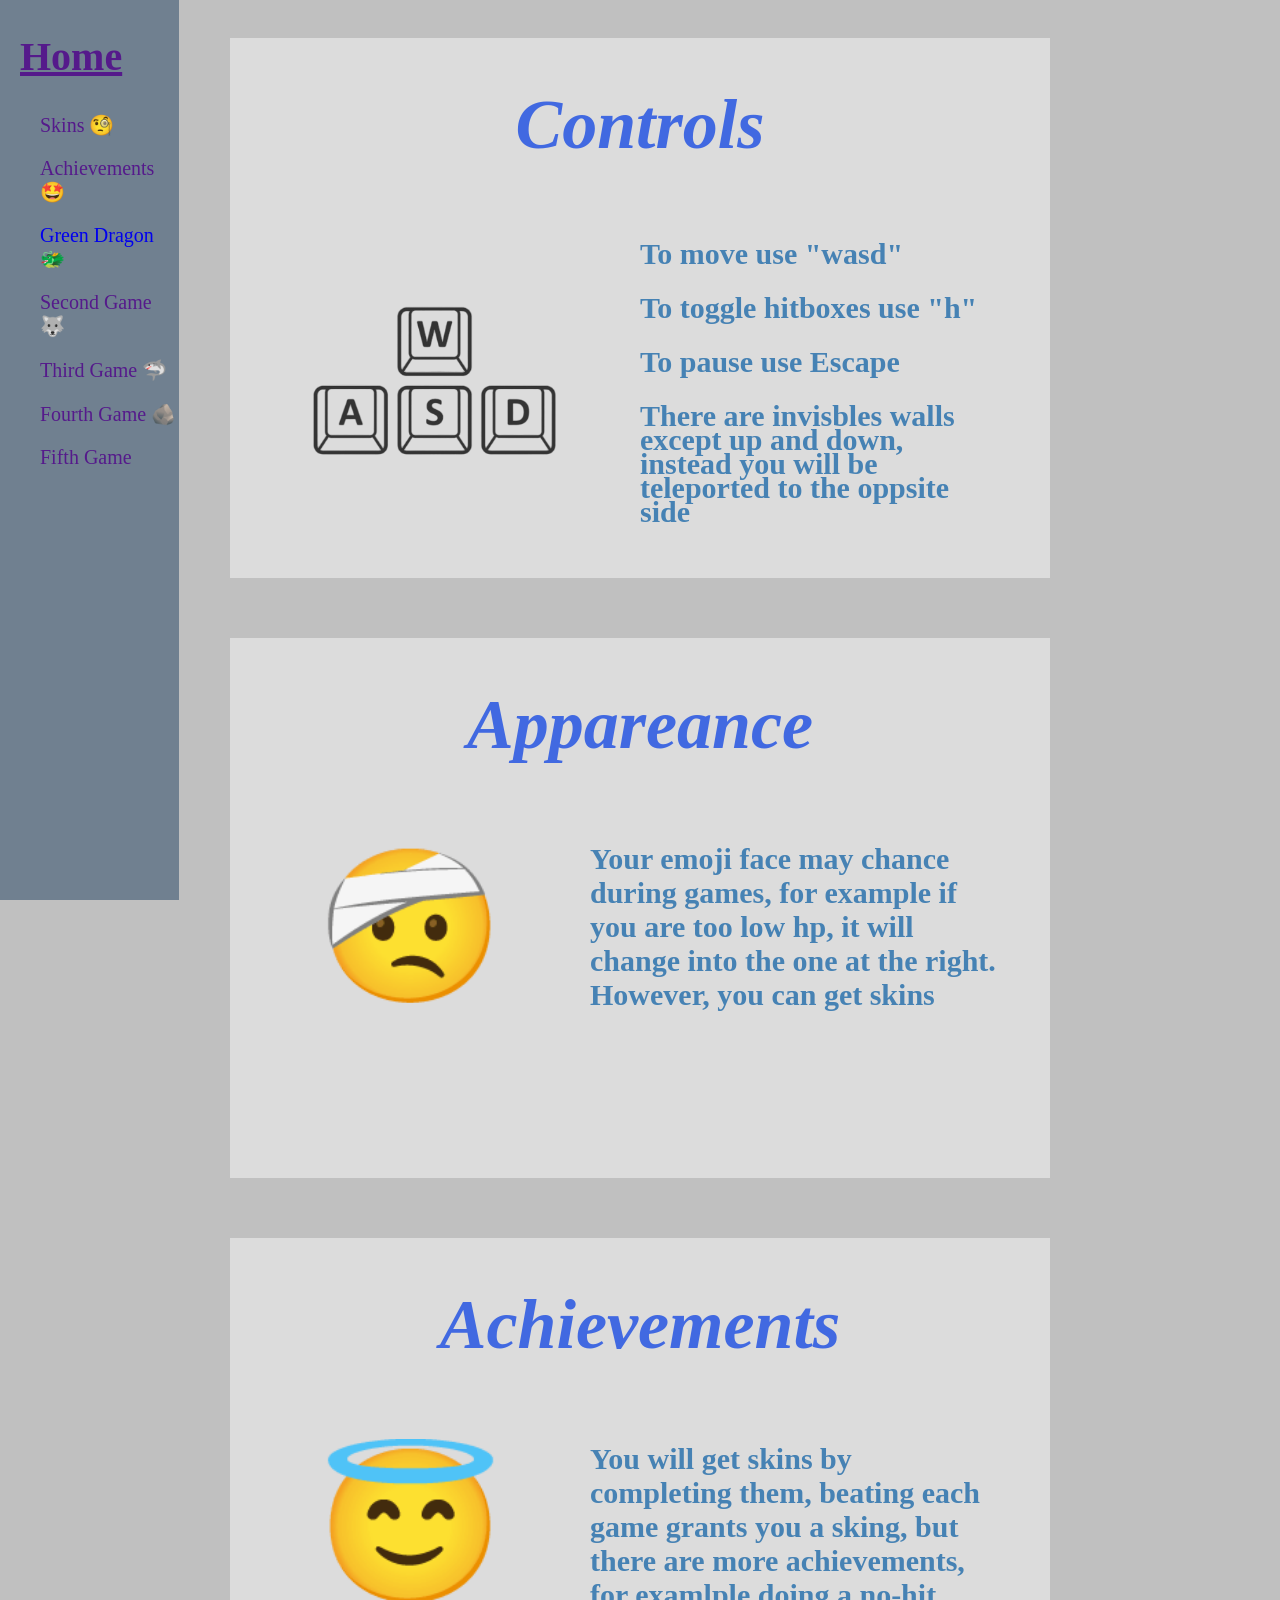
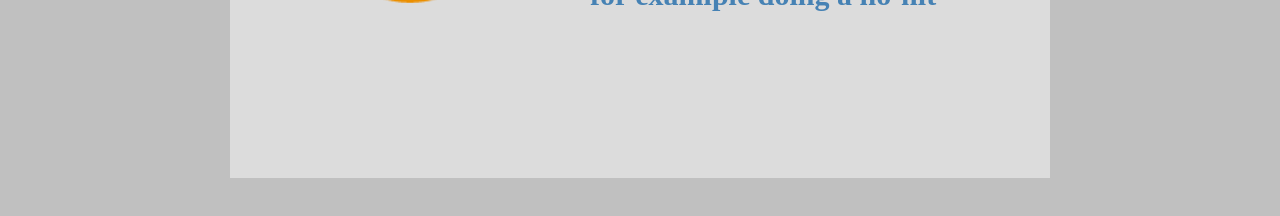
==== index.html @ fd0154b9 "Update index.html" ====
<!DOCTYPE html>
<html lang="en">
<head>
	<meta charset="UTF-8">
	<meta name="viewport" content="width=device-width, initial-scale=1.0">
	<title>Emoji Adventure</title>
	<link rel="stylesheet" href="styles_main.css"/> 
	<script src="code.js" defer></script>
</head>
<nav class="sidemenu">
	<h2 style="margin-left: 20px; font-size: 40px;"><a href="">Home</h2>
	<div class="menuoptions">
		<p><a id="Skinsemj" href=""></a></p>
		<p><a id="Achemj" href=""></a></p>
		<p><a id="FGemj" href="Games/Green-Dragon.html"></a></p>
		<p><a id="SGemj" href=""></a></p>
		<p><a id="TGemj" href=""></a></p>
		<p><a id="FoGemj" href=""></a></p>
		<p><a href=""> Fifth Game</a></p>
	</div>
</nav>
<body id="homepage">
	<div class="box">
		<h1><i>Controls</i></h1>
		<div class="txtbox">
			<image id="wasd" src="Images/wasd-button-icon-in-flat-style-keyboard-illustration-on-white-isolated-background-cybersport-business-concept-vector.png">
			<h3 class="nogap"><p>To move use "wasd"</p><p>To toggle hitboxes use "h"</p><p>To pause use Escape</p><p>There are invisbles walls except up and down, instead you will be teleported to the oppsite side</p></h3>
		</div>
	</div>
	<div class="box">
		<h1><i>Appareance</i></h1>
		<div class="txtbox">
			<p id="emj">🤕</p>
			<h3>Your emoji face may chance during games, for example if you are too low hp, it will change into the one at the right. However, you can get skins</h3>
		</div>
	</div>
	<div class="box">
		<h1><i>Achievements</i></h1>
		<div class="txtbox">
			<p id="emj">😇</p>
			<h3>You will get skins by completing them, beating each game grants you a sking, but there are more achievements, for examlple doing a no-hit</h3>
		</div>
	</div>
</body>
---- styles_main.css ----
.sidemenu {
	position: fixed;
	height: 100vh;
	width: 14vw;
	background-color: SlateGray;
	top: 0;
	left: 0;
	max-width: 250px;
}
.menuoptions {
	font-size: 20px;
	margin-left: 40px;				/* A bit more separate from the left than the text of menu */
}
.menuoptions a {
	text-decoration: none;			/* This make the underline dissapiar (it doesnt look quite good with emojis) */
}
body {
	flex-direction: column;
	background-color: Silver;
	place-items: center;
	display: flex;
	align-items: center;
	justify-content: center;
}
.box {								/* This class will generate a box so info can be put inside (as a separate class to reuse it) */
	height: 70vh;
	width: 64vw;					/* (100 - 12) -24 = 64 */
	background-color: Gainsboro;
	max-width: 1350px;
	max-height: 540px;
	margin-top: 30px;
	margin-bottom: 30px;
	margin-left: auto;
	margin-right: auto;

}
.txtbox {
	display: flex;
	flex-direction: row;
	align-items: center;
	justify-content: center;
    width: 100%;
}
h1 {
	text-align: center;
	font-size: 70px;
	color: RoyalBlue;
}
h3 {
	margin-right: 50px;
	text-align: left;
	max-width: 50%;
	font-size: 30px;
	color: SteelBlue;
}
.nogap {
	margin-top: 0;
	margin-bottom: 0;
	line-height: 0.8;
}
#wasd {
	width: 30%;
	margin-right: 10%;
	margin-left: 10%;
}
#emj {
	width: 50%;
	height: auto;
	font-size: 150px;
	text-align: center;
	margin: 0;
}
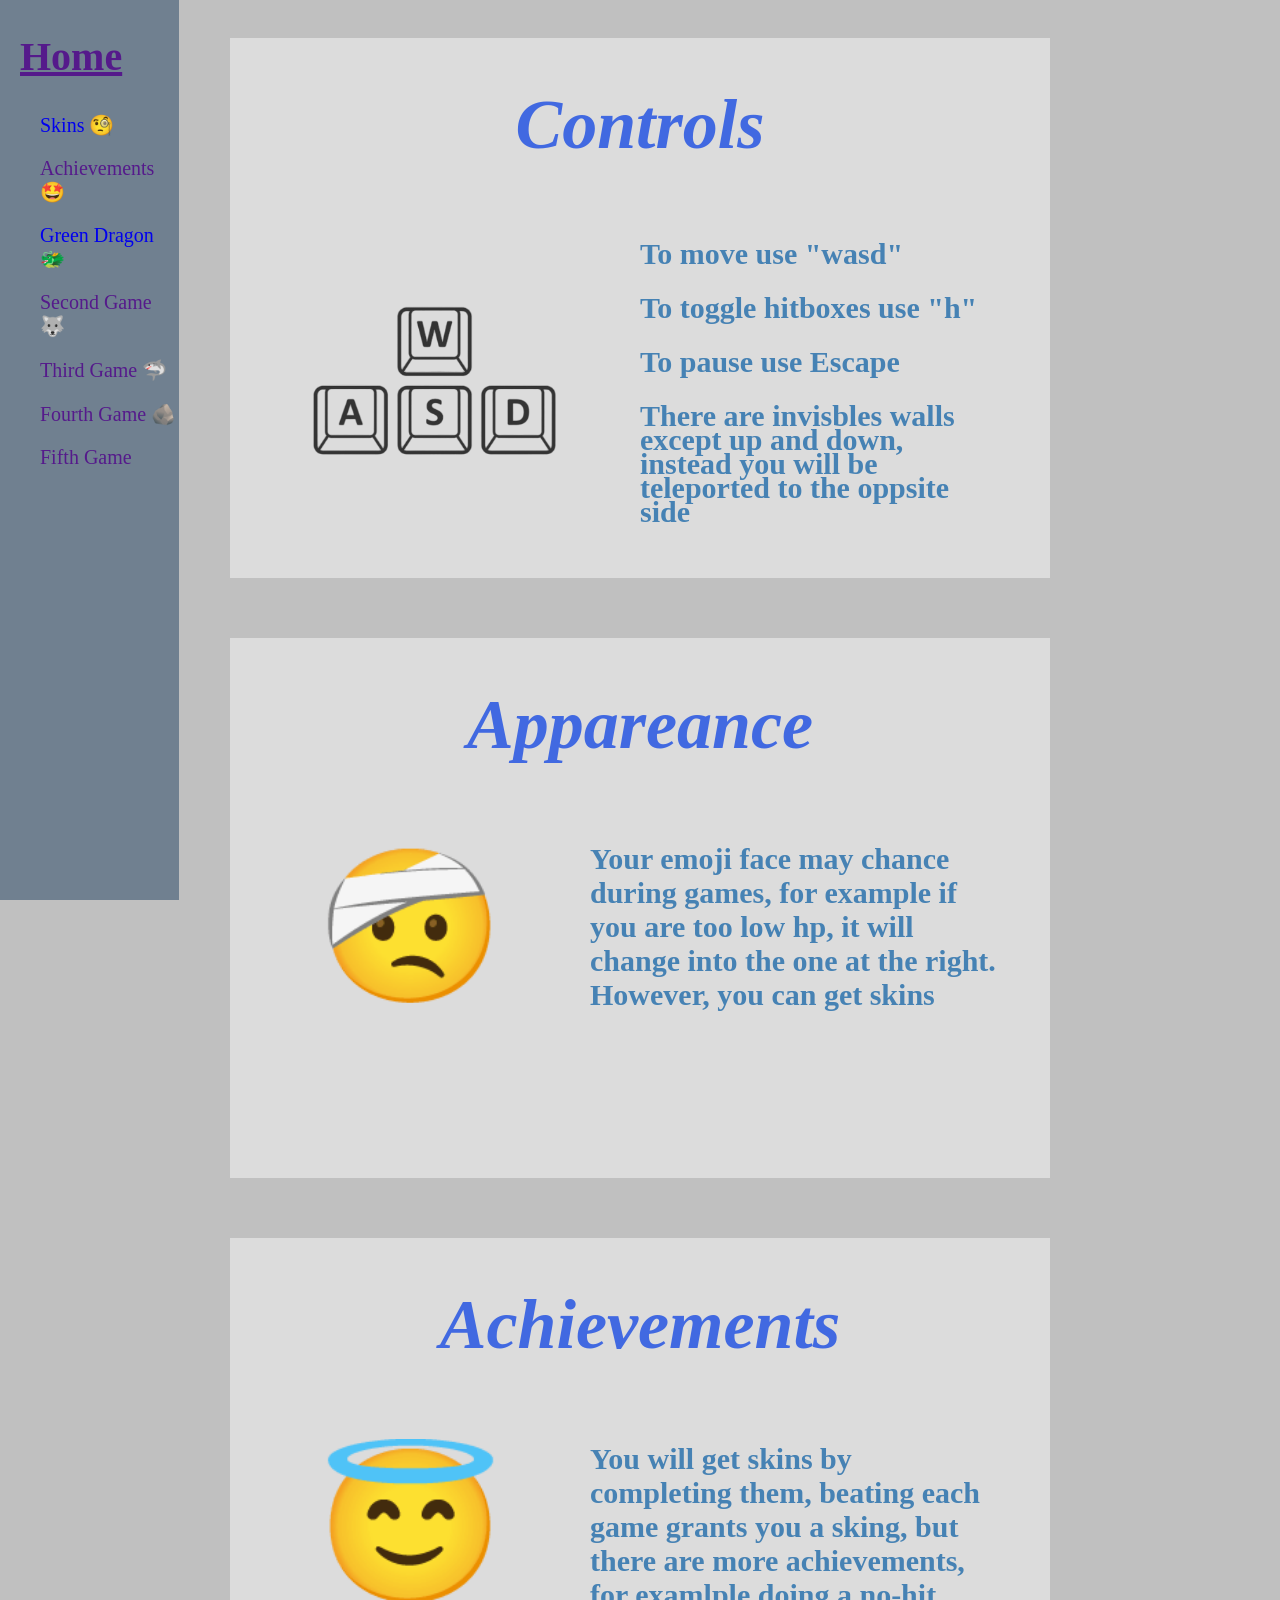
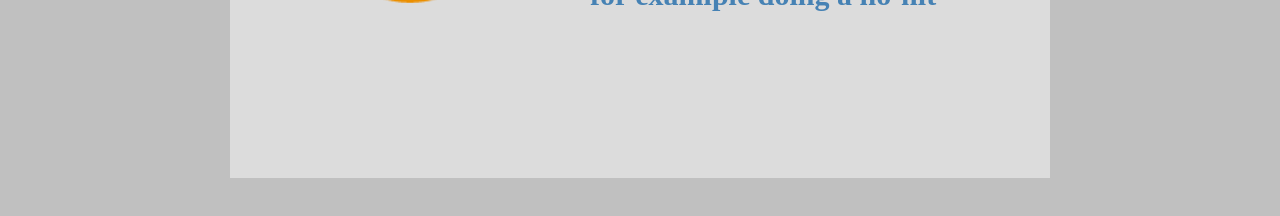
==== commit 6f5a5f57: "Update index.html" ====
--- a/index.html
+++ b/index.html
@@ -10,7 +10,7 @@
 <nav class="sidemenu">
 	<h2 style="margin-left: 20px; font-size: 40px;"><a href="">Home</h2>
 	<div class="menuoptions">
-		<p><a id="Skinsemj" href=""></a></p>
+		<p><a id="Skinsemj" href="skins.html"></a></p>
 		<p><a id="Achemj" href=""></a></p>
 		<p><a id="FGemj" href="Games/Green-Dragon.html"></a></p>
 		<p><a id="SGemj" href=""></a></p>
@@ -43,3 +43,4 @@
 	</div>
 </body>
 
+
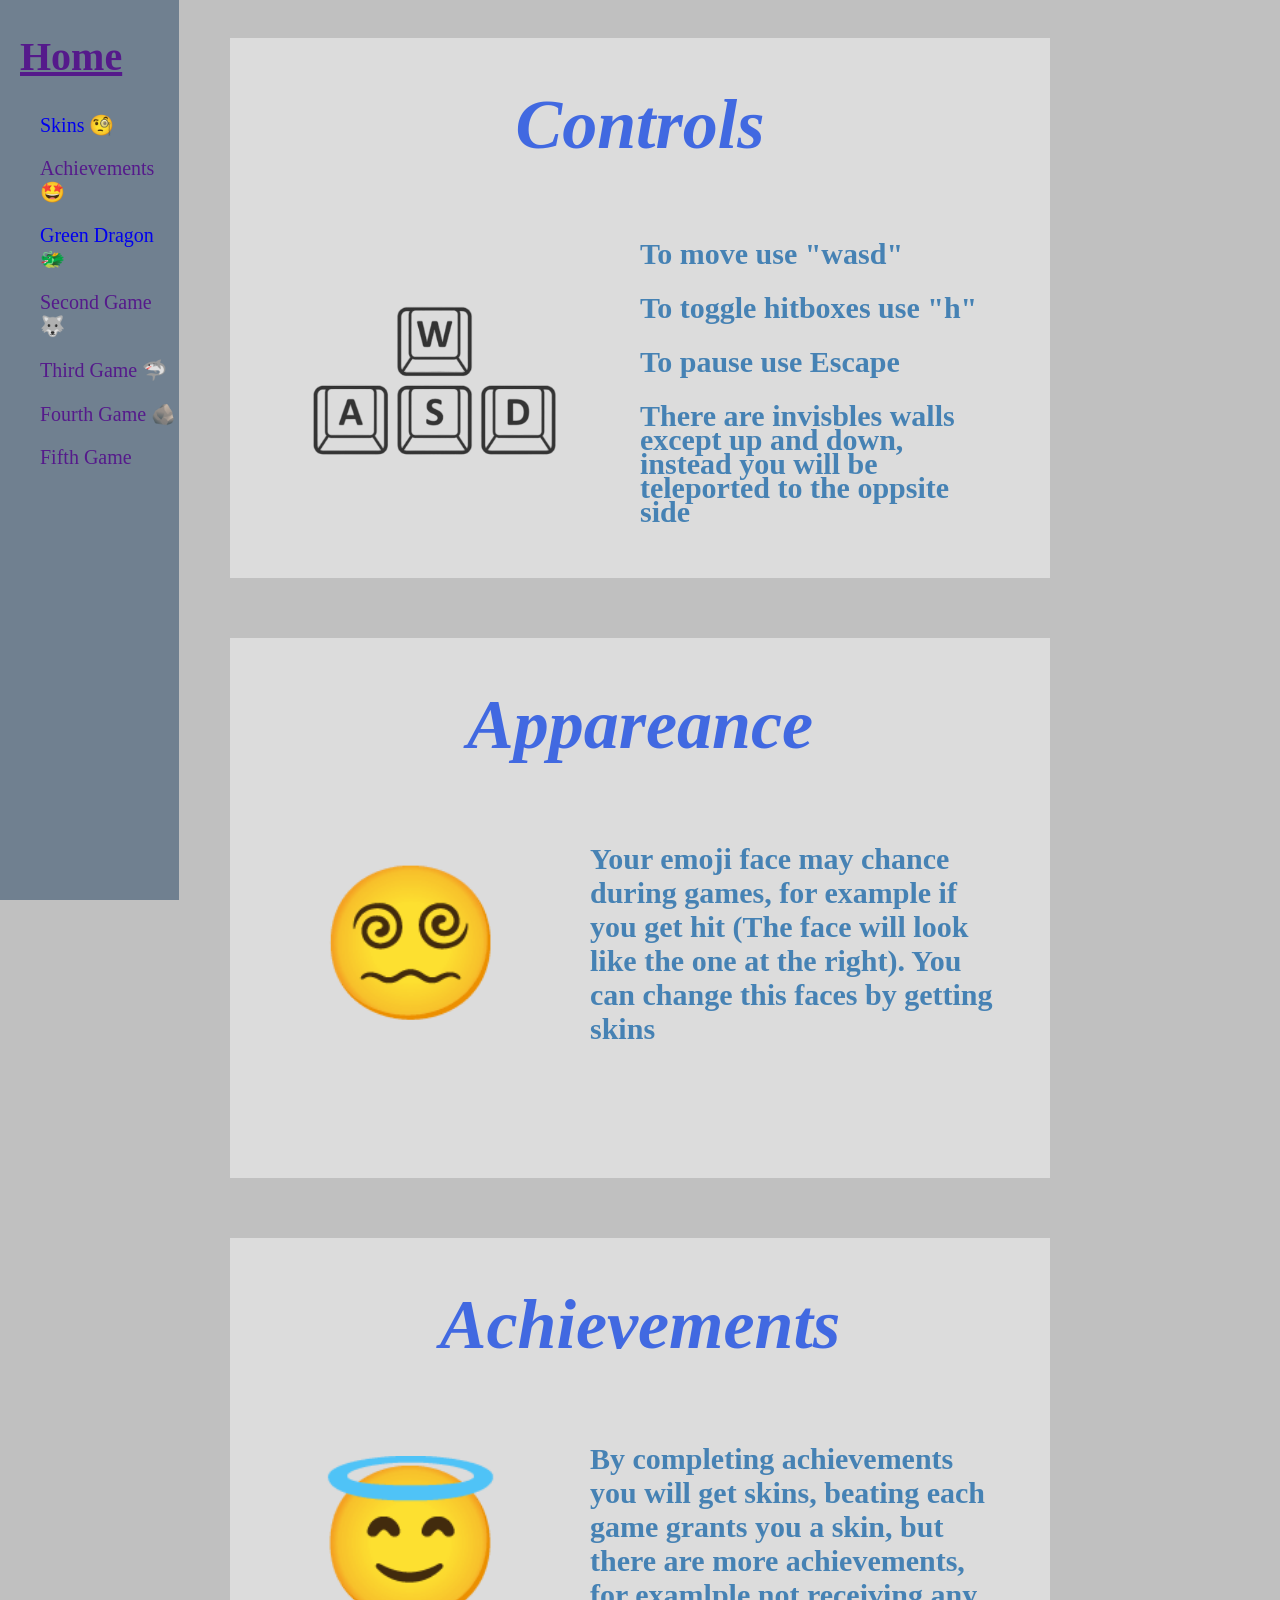
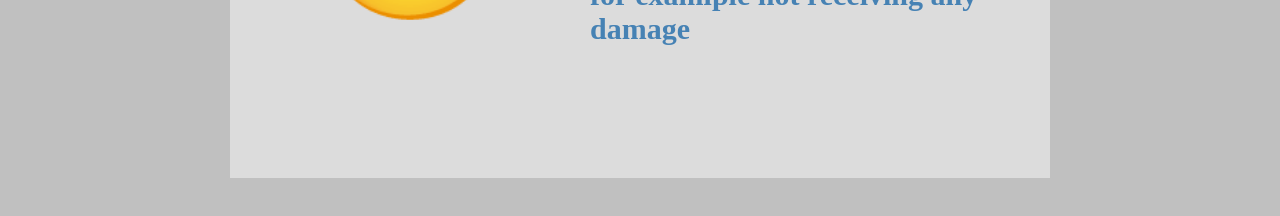
==== commit 3ef1806c: "Update index.html" ====
--- a/index.html
+++ b/index.html
@@ -30,17 +30,18 @@
 	<div class="box">
 		<h1><i>Appareance</i></h1>
 		<div class="txtbox">
-			<p id="emj">🤕</p>
-			<h3>Your emoji face may chance during games, for example if you are too low hp, it will change into the one at the right. However, you can get skins</h3>
+			<p id="emj">😵‍💫</p>
+			<h3>Your emoji face may chance during games, for example if you get hit (The face will look like the one at the right). You can change this faces by getting skins</h3>
 		</div>
 	</div>
 	<div class="box">
 		<h1><i>Achievements</i></h1>
 		<div class="txtbox">
 			<p id="emj">😇</p>
-			<h3>You will get skins by completing them, beating each game grants you a sking, but there are more achievements, for examlple doing a no-hit</h3>
+			<h3>By completing achievements you will get skins, beating each game grants you a skin, but there are more achievements, for examlple not receiving any damage</h3>
 		</div>
 	</div>
 </body>
 
 
+
--- a/styles_main.css
+++ b/styles_main.css
@@ -41,6 +41,16 @@
 	justify-content: center;
     width: 100%;
 }
+.emjbox {
+	display: flex;
+	flex-direction: row;
+	font-size: 10vh;
+	position: absolute;
+	margin-left: 2vw;
+}
+.emjbox p:hover{
+	transform: scale(1.1);
+}
 h1 {
 	text-align: center;
 	font-size: 70px;
@@ -70,4 +80,9 @@
 	text-align: center;
 	margin: 0;
 }
-
+.hidden {
+	display: none !important;
+}
+.selected {
+	border: 2px solid green;
+}
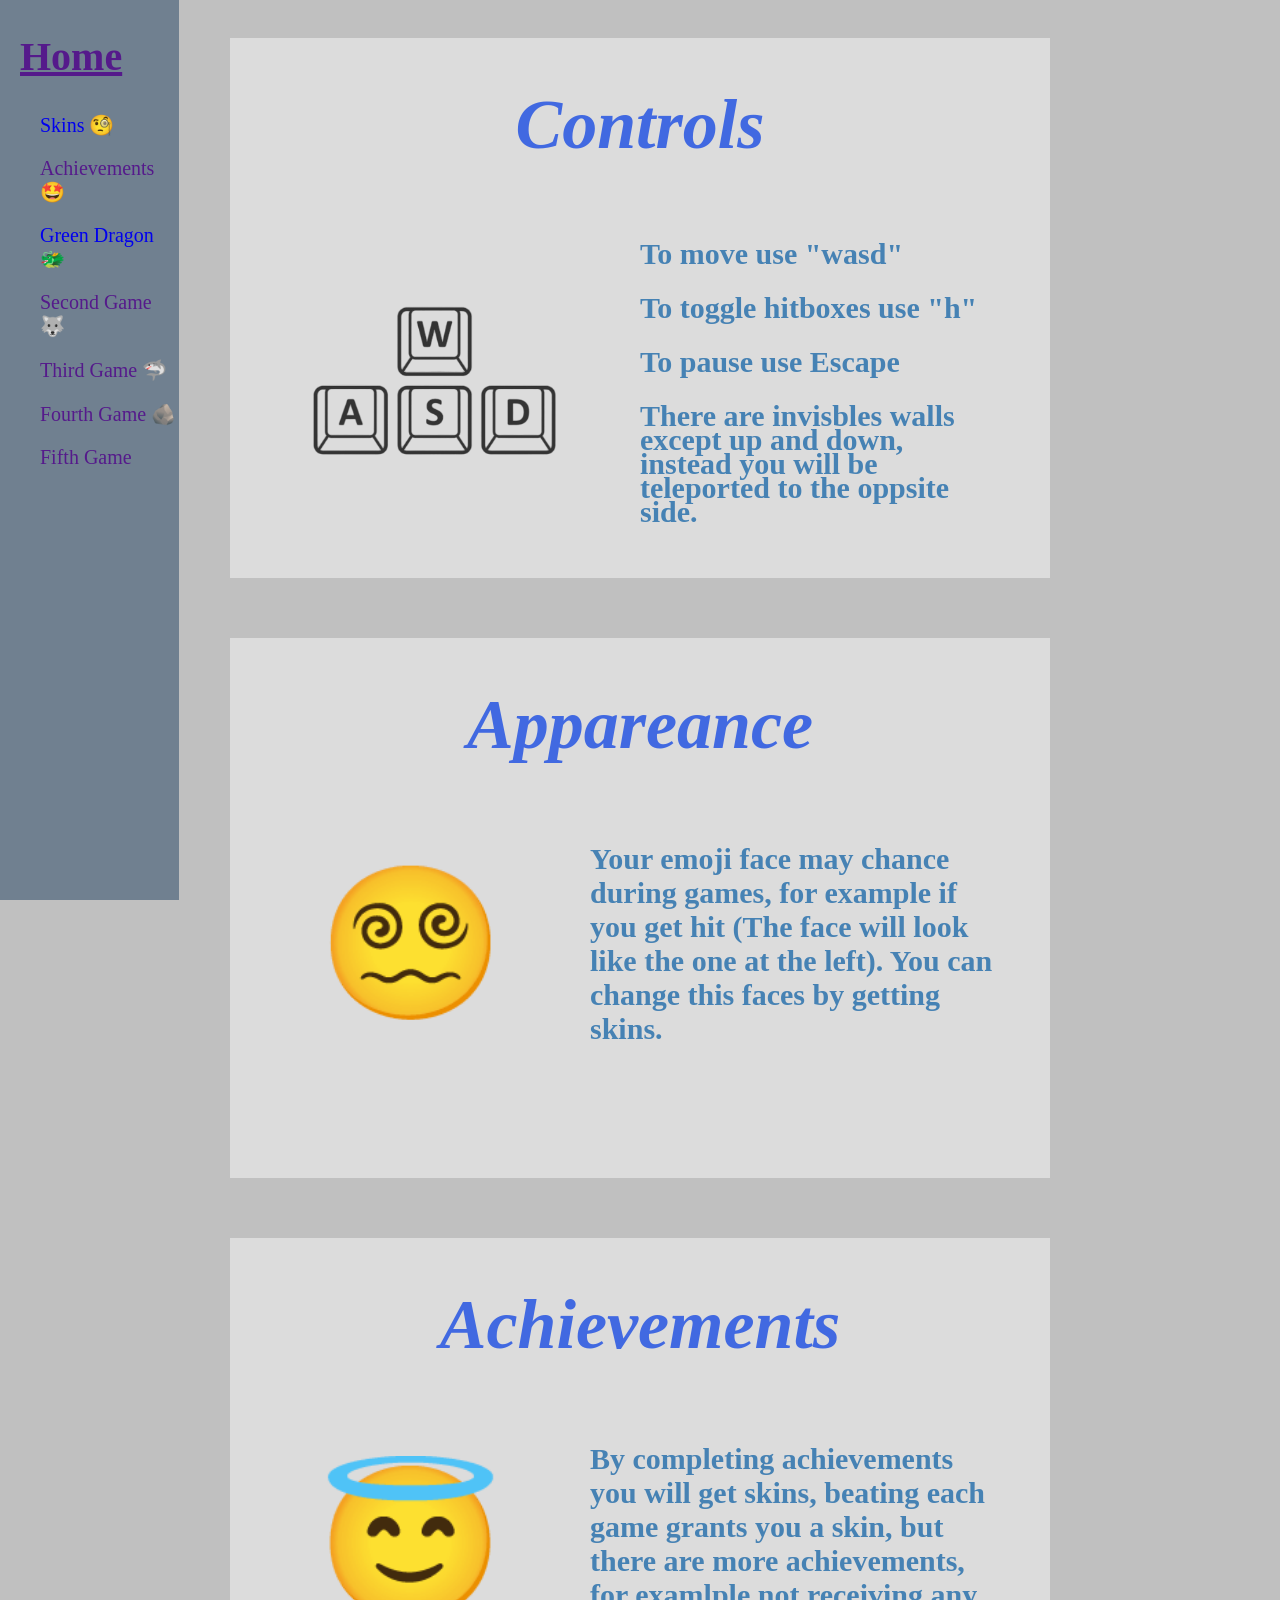
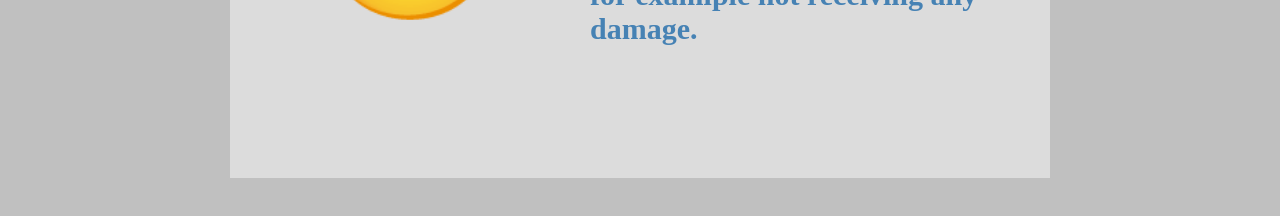
==== commit 9b5047ce: "Update index.html" ====
--- a/index.html
+++ b/index.html
@@ -24,24 +24,25 @@
 		<h1><i>Controls</i></h1>
 		<div class="txtbox">
 			<image id="wasd" src="Images/wasd-button-icon-in-flat-style-keyboard-illustration-on-white-isolated-background-cybersport-business-concept-vector.png">
-			<h3 class="nogap"><p>To move use "wasd"</p><p>To toggle hitboxes use "h"</p><p>To pause use Escape</p><p>There are invisbles walls except up and down, instead you will be teleported to the oppsite side</p></h3>
+			<h3 class="nogap"><p>To move use "wasd"</p><p>To toggle hitboxes use "h"</p><p>To pause use Escape</p><p>There are invisbles walls except up and down, instead you will be teleported to the oppsite side.</p></h3>
 		</div>
 	</div>
 	<div class="box">
 		<h1><i>Appareance</i></h1>
 		<div class="txtbox">
 			<p id="emj">😵‍💫</p>
-			<h3>Your emoji face may chance during games, for example if you get hit (The face will look like the one at the right). You can change this faces by getting skins</h3>
+			<h3>Your emoji face may chance during games, for example if you get hit (The face will look like the one at the left). You can change this faces by getting skins.</h3>
 		</div>
 	</div>
 	<div class="box">
 		<h1><i>Achievements</i></h1>
 		<div class="txtbox">
 			<p id="emj">😇</p>
-			<h3>By completing achievements you will get skins, beating each game grants you a skin, but there are more achievements, for examlple not receiving any damage</h3>
+			<h3>By completing achievements you will get skins, beating each game grants you a skin, but there are more achievements, for examlple not receiving any damage.</h3>
 		</div>
 	</div>
 </body>
 
 
 
+
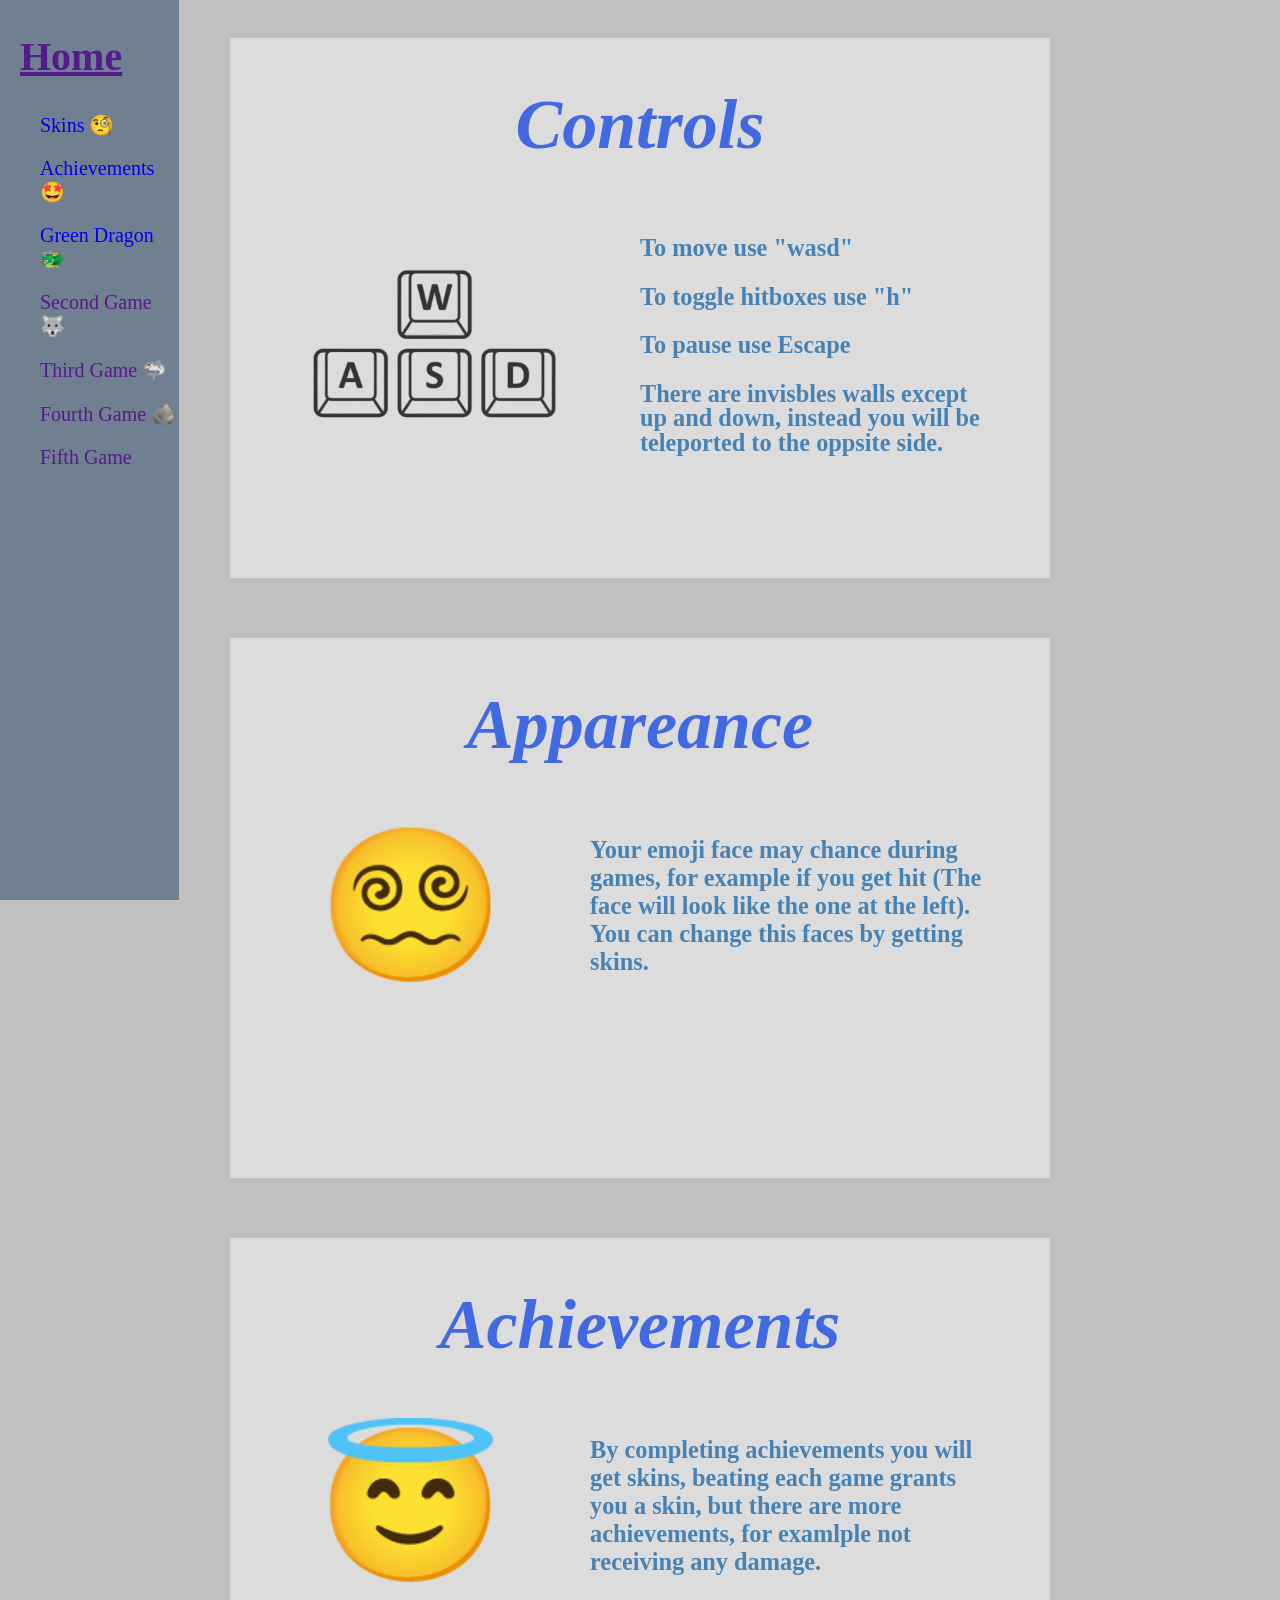
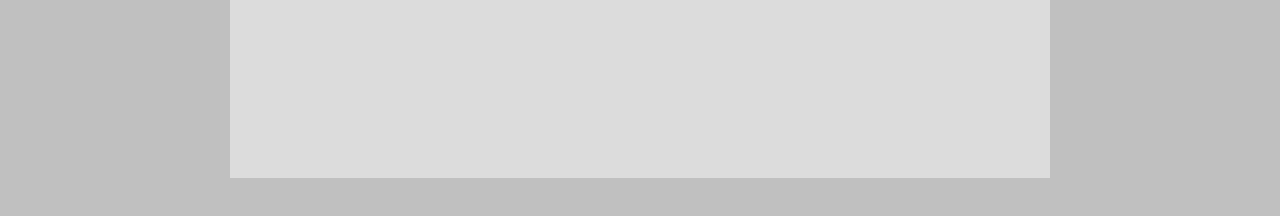
==== commit 1e063db6: "Update index.html" ====
--- a/index.html
+++ b/index.html
@@ -11,7 +11,7 @@
 	<h2 style="margin-left: 20px; font-size: 40px;"><a href="">Home</h2>
 	<div class="menuoptions">
 		<p><a id="Skinsemj" href="skins.html"></a></p>
-		<p><a id="Achemj" href=""></a></p>
+		<p><a id="Achemj" href="Achievements.html"></a></p>
 		<p><a id="FGemj" href="Games/Green-Dragon.html"></a></p>
 		<p><a id="SGemj" href=""></a></p>
 		<p><a id="TGemj" href=""></a></p>
@@ -46,3 +46,4 @@
 
 
 
+
--- a/styles_main.css
+++ b/styles_main.css
@@ -60,13 +60,13 @@
 	margin-right: 50px;
 	text-align: left;
 	max-width: 50%;
-	font-size: 30px;
+	font-size: 1.9vw;
 	color: SteelBlue;
 }
 .nogap {
 	margin-top: 0;
 	margin-bottom: 0;
-	line-height: 0.8;
+	line-height: 1;
 }
 #wasd {
 	width: 30%;
@@ -86,3 +86,4 @@
 .selected {
 	border: 2px solid green;
 }
+
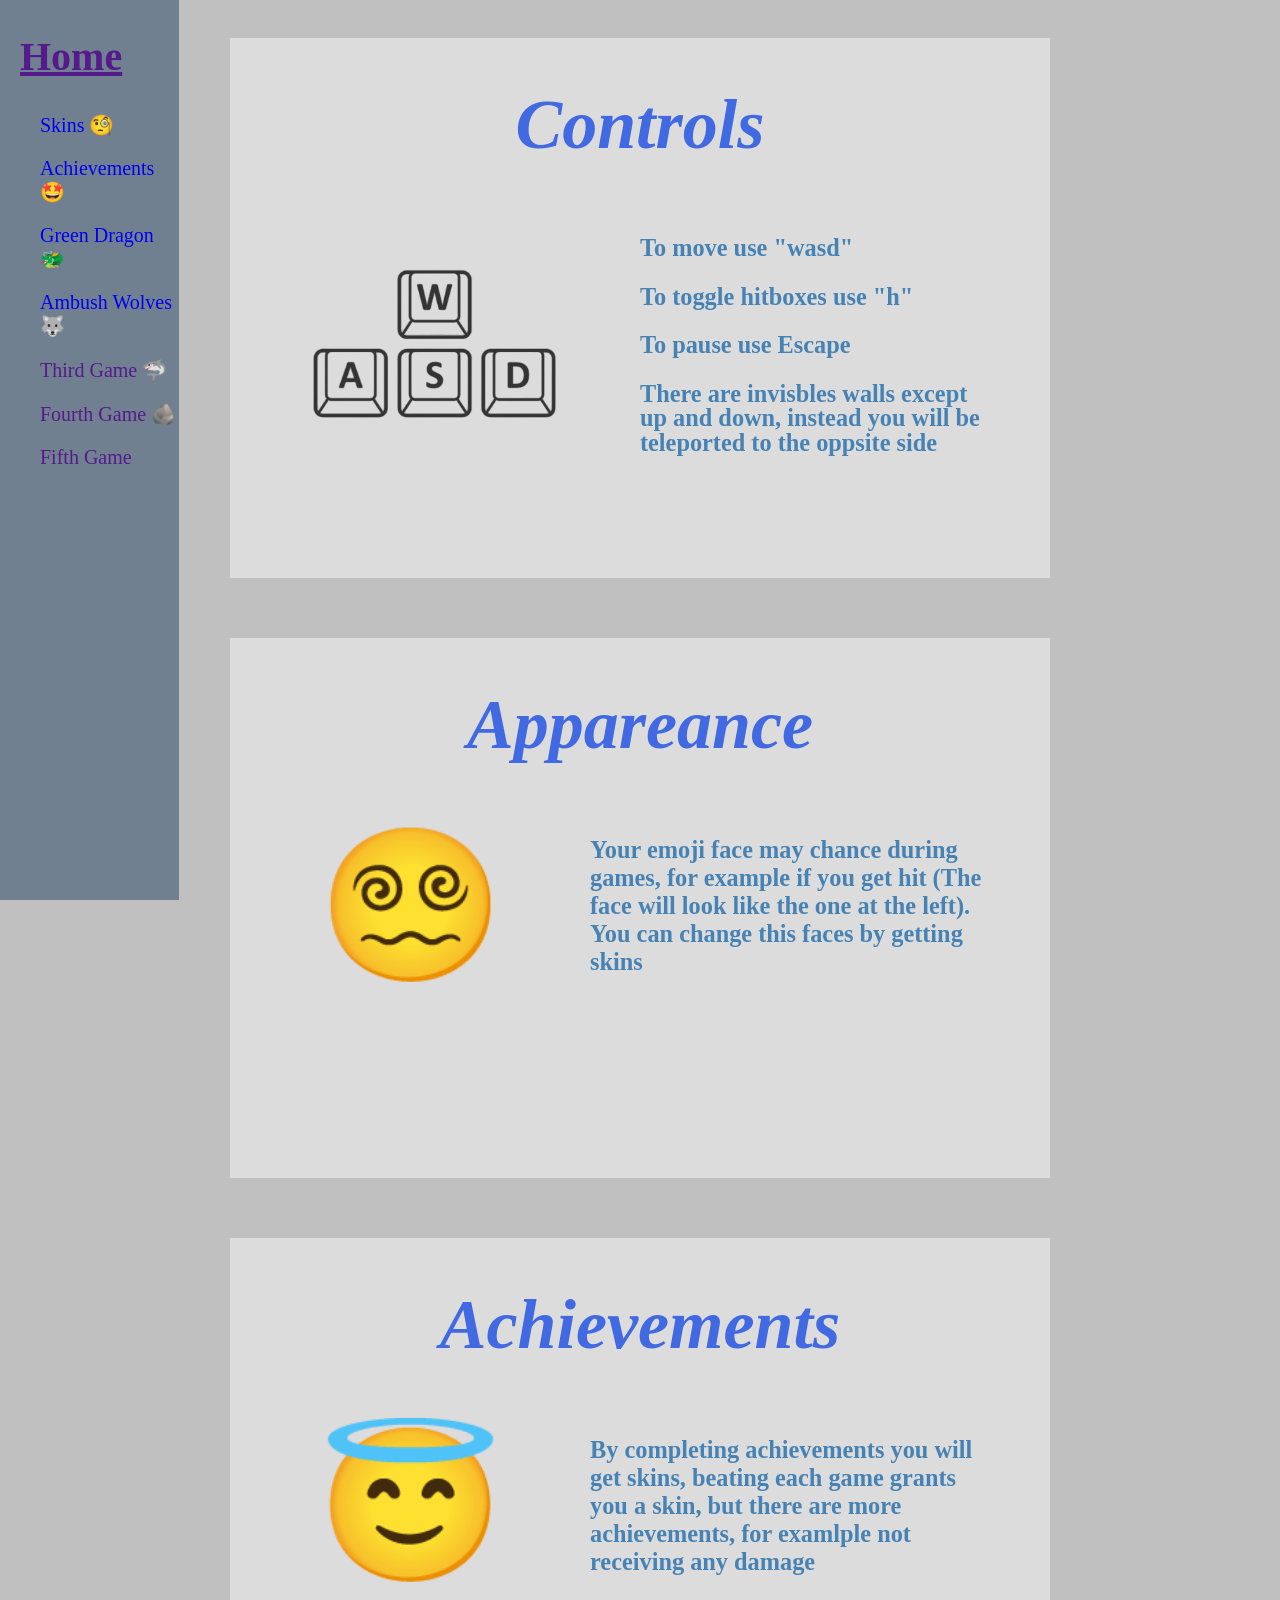
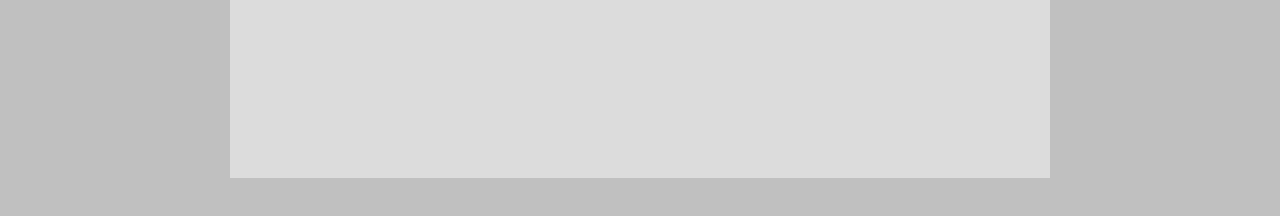
==== commit fa435574: "Update index.html" ====
--- a/index.html
+++ b/index.html
@@ -13,7 +13,7 @@
 		<p><a id="Skinsemj" href="skins.html"></a></p>
 		<p><a id="Achemj" href="Achievements.html"></a></p>
 		<p><a id="FGemj" href="Games/Green-Dragon.html"></a></p>
-		<p><a id="SGemj" href=""></a></p>
+		<p><a id="SGemj" href="Games/Ambush-wolves.html"></a></p>
 		<p><a id="TGemj" href=""></a></p>
 		<p><a id="FoGemj" href=""></a></p>
 		<p><a href=""> Fifth Game</a></p>
@@ -24,26 +24,21 @@
 		<h1><i>Controls</i></h1>
 		<div class="txtbox">
 			<image id="wasd" src="Images/wasd-button-icon-in-flat-style-keyboard-illustration-on-white-isolated-background-cybersport-business-concept-vector.png">
-			<h3 class="nogap"><p>To move use "wasd"</p><p>To toggle hitboxes use "h"</p><p>To pause use Escape</p><p>There are invisbles walls except up and down, instead you will be teleported to the oppsite side.</p></h3>
+			<h3 class="nogap"><p>To move use "wasd"</p><p>To toggle hitboxes use "h"</p><p>To pause use Escape</p><p>There are invisbles walls except up and down, instead you will be teleported to the oppsite side</p></h3>
 		</div>
 	</div>
 	<div class="box">
 		<h1><i>Appareance</i></h1>
 		<div class="txtbox">
 			<p id="emj">😵‍💫</p>
-			<h3>Your emoji face may chance during games, for example if you get hit (The face will look like the one at the left). You can change this faces by getting skins.</h3>
+			<h3>Your emoji face may chance during games, for example if you get hit (The face will look like the one at the left). You can change this faces by getting skins</h3>
 		</div>
 	</div>
 	<div class="box">
 		<h1><i>Achievements</i></h1>
 		<div class="txtbox">
 			<p id="emj">😇</p>
-			<h3>By completing achievements you will get skins, beating each game grants you a skin, but there are more achievements, for examlple not receiving any damage.</h3>
+			<h3>By completing achievements you will get skins, beating each game grants you a skin, but there are more achievements, for examlple not receiving any damage</h3>
 		</div>
 	</div>
 </body>
-
-
-
-
-
--- a/styles_main.css
+++ b/styles_main.css
@@ -56,6 +56,11 @@
 	font-size: 70px;
 	color: RoyalBlue;
 }
+h2 {
+	margin-left: 1vw;
+	font-size: 1.9vw;
+	color: SteelBlue;
+}
 h3 {
 	margin-right: 50px;
 	text-align: left;
@@ -87,3 +92,4 @@
 	border: 2px solid green;
 }
 
+
